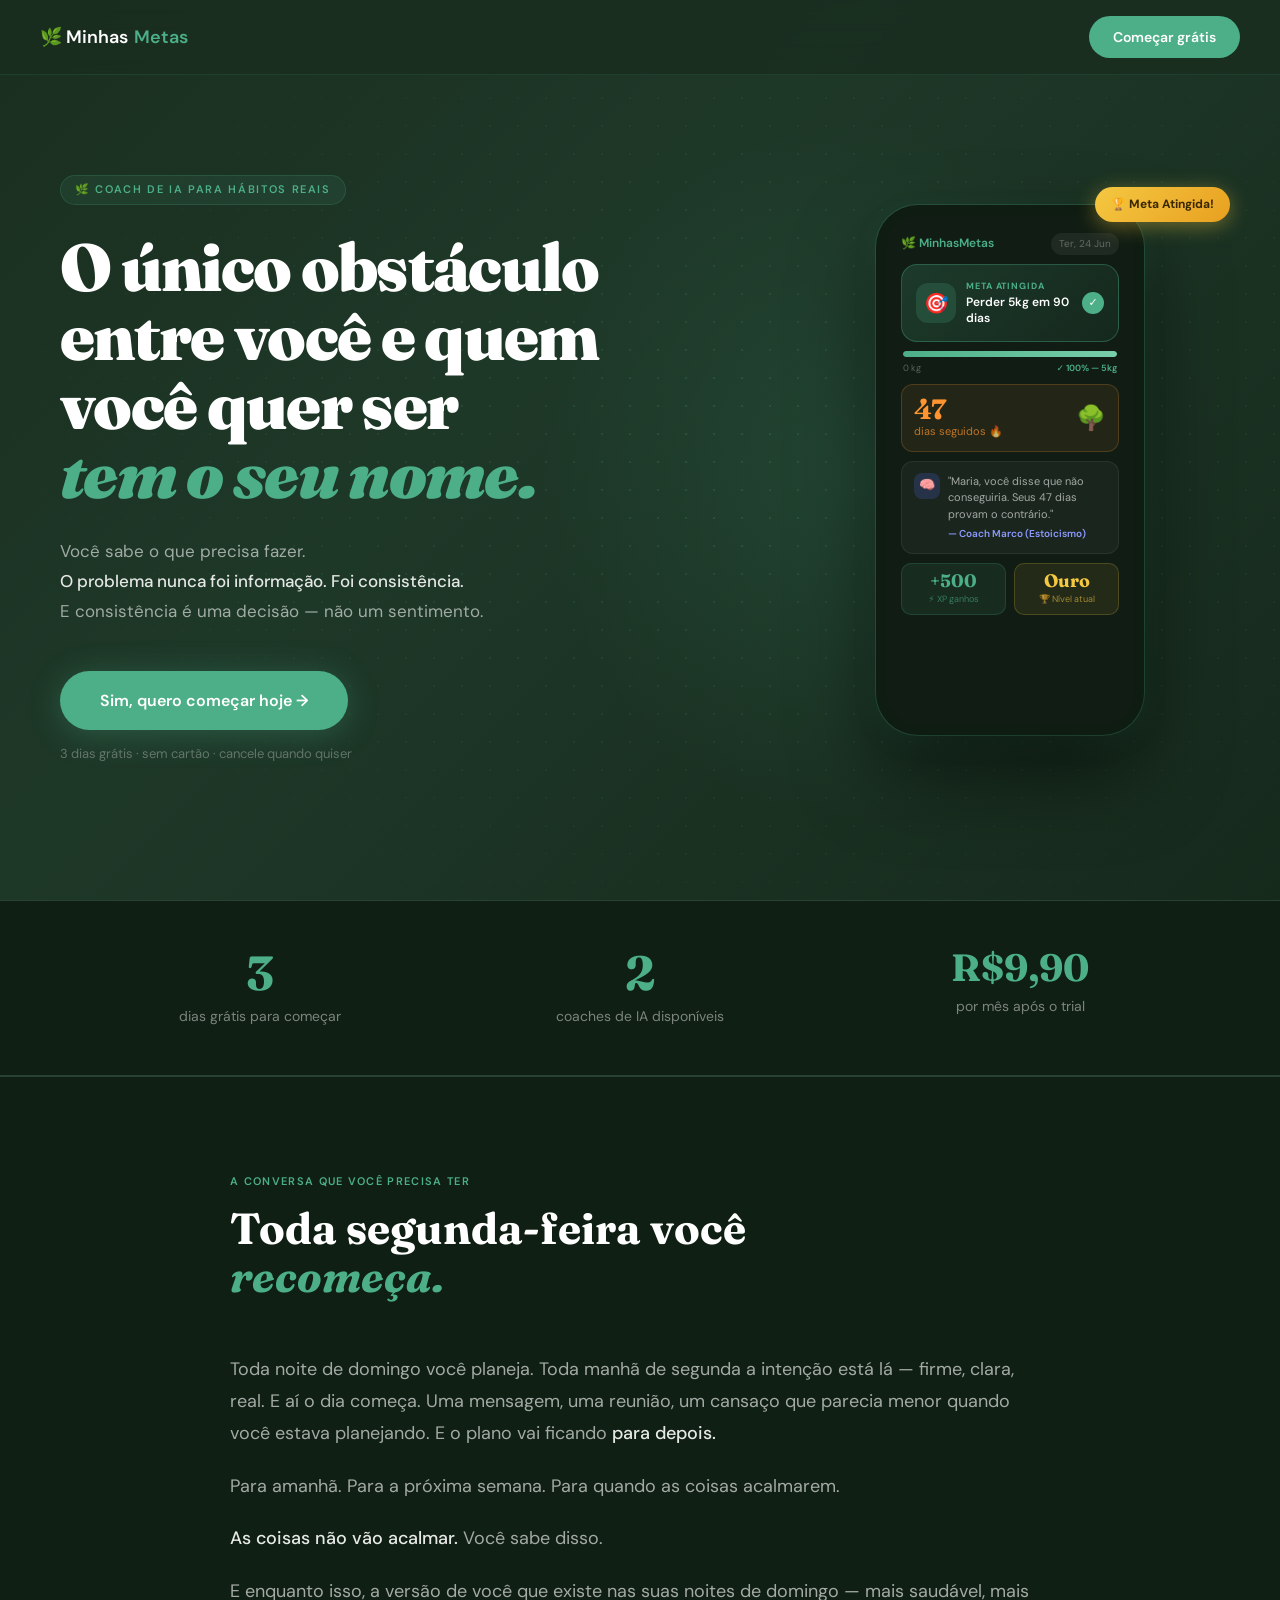
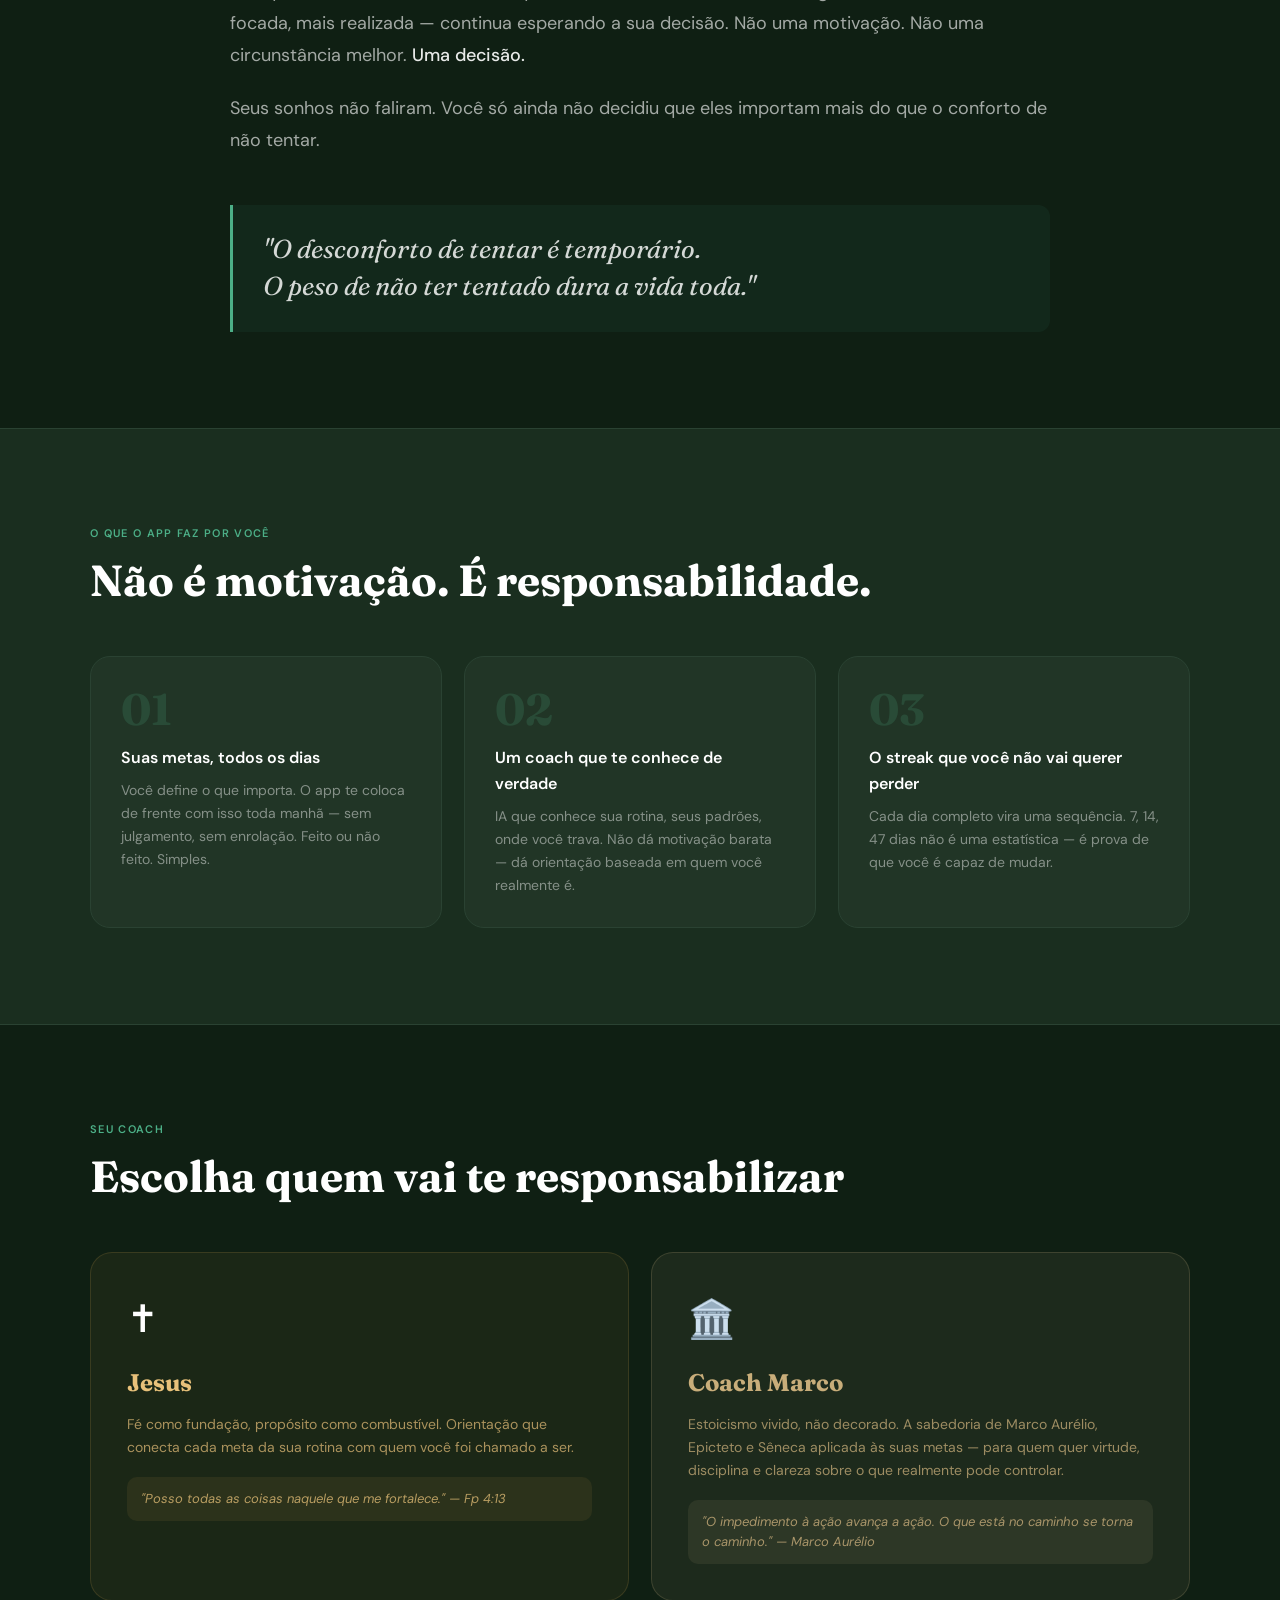
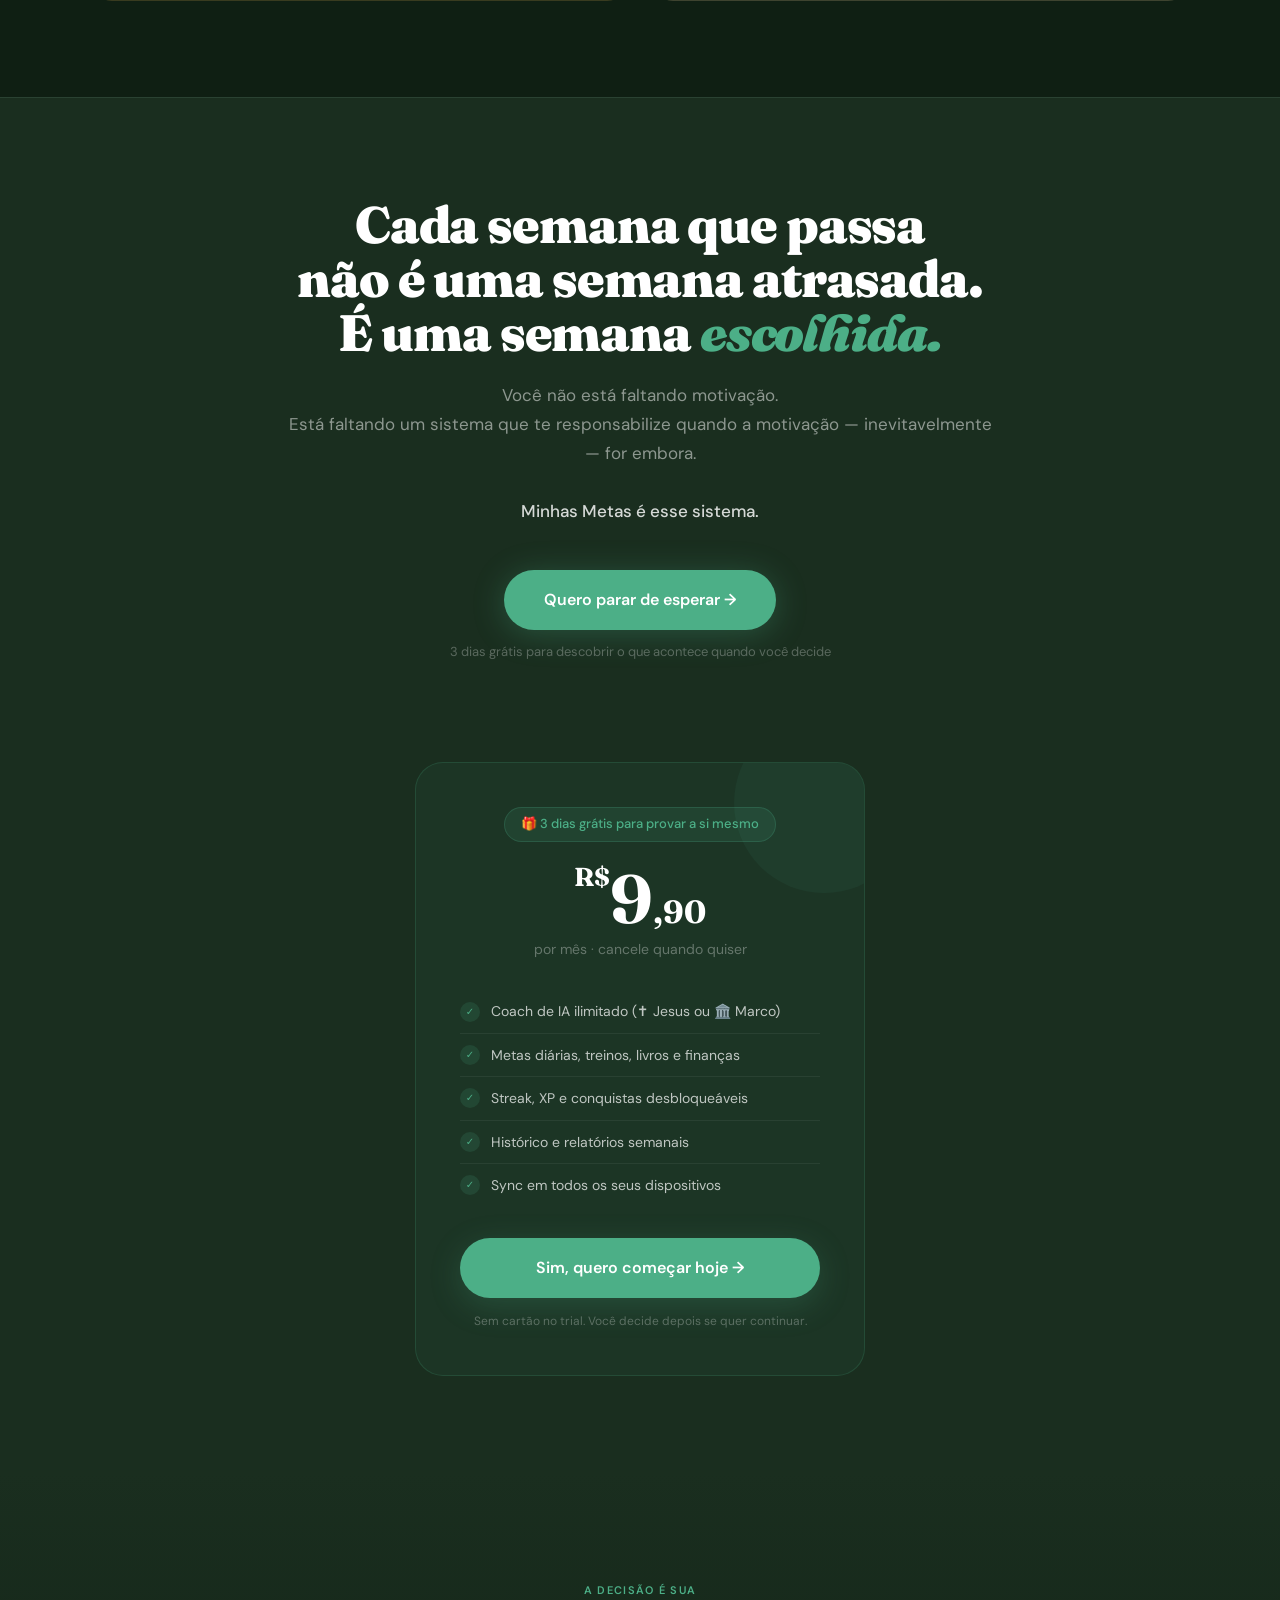
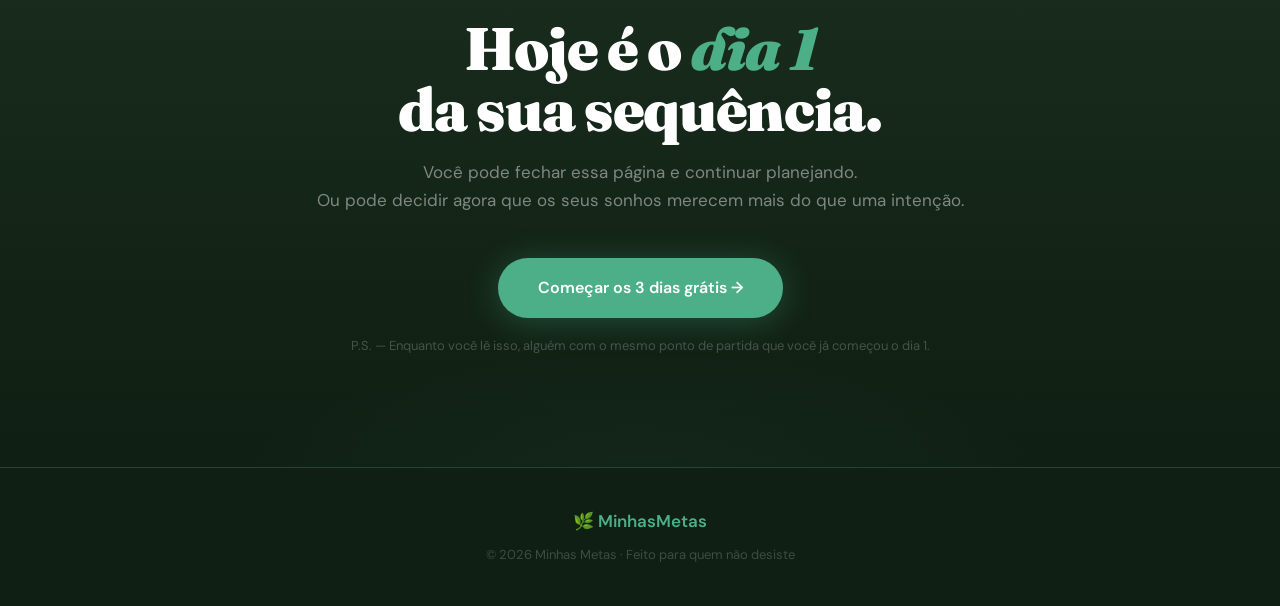
==== landing-v2.html @ 5d217984 "chore: remove código morto (módulos duplicados p/ _legacy, funções órfãs no app.js, index_push_final" ====
<!DOCTYPE html>
<html lang="pt-BR">
<head>
  <meta charset="UTF-8" />
  <meta name="viewport" content="width=device-width, initial-scale=1.0" />
  <title>Minhas Metas — Você sabe o que precisa fazer.</title>
  <meta name="description" content="O único obstáculo entre você e quem você quer ser tem o seu nome. Minhas Metas te coloca de frente com sua própria consistência, todos os dias." />
  <link rel="preconnect" href="https://fonts.googleapis.com" />
  <link href="https://fonts.googleapis.com/css2?family=Fraunces:ital,opsz,wght@0,9..144,300;0,9..144,700;0,9..144,900;1,9..144,400;1,9..144,700&family=DM+Sans:wght@300;400;500;600&display=swap" rel="stylesheet" />
  <style>
    *, *::before, *::after { box-sizing: border-box; margin: 0; padding: 0; }

    :root {
      --forest:   #1A2E1F;
      --forest-d: #0F1F13;
      --green:    #4CAF87;
      --green-d:  #3A9A73;
      --green-l:  #E8F5EE;
      --border:   #2A4232;
      --muted:    #7A9485;
      --gold:     #C4974A;
      --gold-l:   #FBF3E4;
      --indigo:   #5B6BF5;
      --indigo-l: #ECEFFE;
      --white:    #FFFFFF;
    }

    html { scroll-behavior: smooth; }

    body {
      font-family: 'DM Sans', system-ui, sans-serif;
      color: var(--white);
      background: var(--forest);
      line-height: 1.6;
      overflow-x: hidden;
    }

    /* ── NAV ── */
    .nav {
      position: fixed; top: 0; left: 0; right: 0; z-index: 100;
      display: flex; align-items: center; justify-content: space-between;
      padding: 16px 40px;
      background: rgba(26,46,31,0.88);
      backdrop-filter: blur(14px);
      border-bottom: 1px solid rgba(76,175,135,.14);
    }
    .nav-logo {
      font-weight: 600; font-size: 18px; color: var(--white);
      text-decoration: none; display: flex; align-items: center; gap: 6px;
    }
    .nav-logo span { color: var(--green); }
    .nav-cta {
      background: var(--green); color: white; border: none;
      border-radius: 100px; padding: 10px 24px;
      font-family: 'DM Sans', sans-serif; font-size: 14px; font-weight: 600;
      cursor: pointer; text-decoration: none;
      transition: opacity .15s, transform .15s;
    }
    .nav-cta:hover { opacity: .88; transform: translateY(-1px); }

    /* ── HERO ── */
    .hero {
      min-height: 100vh;
      display: flex; align-items: center;
      padding: 120px 40px 80px;
      position: relative; overflow: hidden;
      background: linear-gradient(135deg, #1A2E1F 0%, #1E3828 40%, #162A1C 100%);
    }

    /* Padrão de pontos como fundo — remete à textura do app */
    .hero::before {
      content: '';
      position: absolute; inset: 0;
      background-image: radial-gradient(circle, rgba(76,175,135,.18) 1px, transparent 1px);
      background-size: 28px 28px;
      mask-image: radial-gradient(ellipse 80% 80% at 60% 50%, black 10%, transparent 80%);
    }

    /* Brilho de fundo — glow central */
    .hero-glow {
      position: absolute;
      top: 10%; right: 5%;
      width: 55%; height: 85%;
      background: radial-gradient(ellipse, rgba(76,175,135,.14) 0%, transparent 65%);
      pointer-events: none;
    }

    .hero-inner {
      position: relative; z-index: 1;
      max-width: 1160px; margin: 0 auto; width: 100%;
      display: grid;
      grid-template-columns: 1fr 420px;
      gap: 72px; align-items: center;
    }

    /* LEFT */
    .hero-label {
      display: inline-flex; align-items: center; gap: 8px;
      font-size: 11px; font-weight: 600;
      color: var(--green); letter-spacing: .15em;
      text-transform: uppercase; margin-bottom: 28px;
      background: rgba(76,175,135,.1);
      border: 1px solid rgba(76,175,135,.2);
      padding: 5px 14px; border-radius: 100px;
    }

    .hero-title {
      font-family: 'Fraunces', serif;
      font-size: clamp(36px, 5.2vw, 72px);
      font-weight: 900; line-height: 1.04;
      letter-spacing: -.025em;
      color: var(--white);
      margin-bottom: 28px;
    }
    .hero-title em { font-style: italic; color: var(--green); }

    .hero-body {
      font-size: 17px;
      color: rgba(255,255,255,.58);
      line-height: 1.75; margin-bottom: 44px;
      max-width: 460px;
    }
    .hero-body strong { color: rgba(255,255,255,.88); font-weight: 500; }

    .hero-actions { display: flex; flex-direction: column; gap: 14px; align-items: flex-start; }

    .btn-hero {
      background: var(--green); color: white; border: none;
      border-radius: 100px; padding: 17px 40px;
      font-family: 'DM Sans', sans-serif; font-size: 16px; font-weight: 600;
      cursor: pointer; text-decoration: none; display: inline-block;
      transition: opacity .15s, transform .2s;
      box-shadow: 0 4px 32px rgba(76,175,135,.3);
    }
    .btn-hero:hover { opacity: .92; transform: translateY(-2px); box-shadow: 0 8px 48px rgba(76,175,135,.4); }

    .hero-micro { font-size: 13px; color: rgba(255,255,255,.3); }

    /* ── PHONE MOCKUP ── */
    .hero-phone { display: flex; justify-content: center; position: relative; }

    /* Badge flutuante de conquista */
    .float-badge {
      position: absolute;
      top: -18px; right: -10px;
      background: linear-gradient(135deg, #F5C842, #E8A020);
      color: #3A2800;
      border-radius: 100px;
      padding: 8px 16px;
      font-size: 12px; font-weight: 700;
      display: flex; align-items: center; gap: 6px;
      box-shadow: 0 4px 20px rgba(245,200,66,.4);
      z-index: 10;
      animation: float 3s ease-in-out infinite;
    }
    @keyframes float {
      0%, 100% { transform: translateY(0); }
      50% { transform: translateY(-6px); }
    }

    .phone {
      width: 268px; height: 530px;
      background: #0F1C12;
      border-radius: 42px; padding: 10px;
      box-shadow:
        0 0 0 1px rgba(76,175,135,.2),
        0 40px 80px rgba(0,0,0,.5),
        0 8px 24px rgba(76,175,135,.12);
    }

    .phone-screen {
      width: 100%; height: 100%;
      background: #111D14;
      border-radius: 33px;
      overflow: hidden;
      display: flex; flex-direction: column;
      padding: 18px 15px 16px;
      gap: 9px;
    }

    /* Topo do app */
    .ph-top {
      display: flex; align-items: center; justify-content: space-between;
    }
    .ph-app-name { font-size: 12px; font-weight: 600; color: var(--green); }
    .ph-date { font-size: 10px; color: rgba(255,255,255,.3); background: rgba(255,255,255,.06); padding: 3px 8px; border-radius: 100px; }

    /* Banner de conquista — destaque máximo */
    .ph-achievement {
      background: linear-gradient(135deg, rgba(76,175,135,.2), rgba(76,175,135,.08));
      border: 1px solid rgba(76,175,135,.35);
      border-radius: 16px;
      padding: 14px;
      display: flex; align-items: center; gap: 10px;
    }
    .ph-ach-icon-wrap {
      width: 40px; height: 40px; flex-shrink: 0;
      background: rgba(76,175,135,.2); border-radius: 12px;
      display: flex; align-items: center; justify-content: center;
      font-size: 20px;
    }
    .ph-ach-label {
      font-size: 9px; font-weight: 700; color: var(--green);
      text-transform: uppercase; letter-spacing: .1em; margin-bottom: 2px;
    }
    .ph-ach-goal {
      font-size: 12px; font-weight: 600; color: var(--white);
      line-height: 1.3;
    }
    .ph-ach-check {
      margin-left: auto; flex-shrink: 0;
      width: 22px; height: 22px; border-radius: 50%;
      background: var(--green);
      display: flex; align-items: center; justify-content: center;
      font-size: 11px; color: white; font-weight: 700;
    }

    /* Barra de progresso 100% */
    .ph-prog-wrap { padding: 0 2px; }
    .ph-prog-bar {
      height: 6px; background: rgba(255,255,255,.06); border-radius: 100px; overflow: hidden;
    }
    .ph-prog-fill {
      height: 100%; width: 100%;
      background: linear-gradient(90deg, var(--green), #78CFAA);
      border-radius: 100px;
    }
    .ph-prog-labels {
      display: flex; justify-content: space-between; margin-top: 4px;
    }
    .ph-prog-labels span { font-size: 9px; color: rgba(255,255,255,.3); }
    .ph-prog-labels span:last-child { color: var(--green); font-weight: 600; }

    /* Streak */
    .ph-streak {
      display: flex; align-items: center; gap: 8px;
      background: rgba(255,150,50,.08);
      border: 1px solid rgba(255,150,50,.2);
      border-radius: 12px; padding: 10px 12px;
    }
    .ph-streak-num {
      font-family: 'Fraunces', serif;
      font-size: 28px; font-weight: 700; color: #FF9430; line-height: 1;
    }
    .ph-streak-label { font-size: 11px; color: rgba(255,150,50,.7); }
    .ph-streak-plant { margin-left: auto; font-size: 24px; }

    /* Coach message */
    .ph-coach {
      background: rgba(255,255,255,.04);
      border: 1px solid rgba(255,255,255,.07);
      border-radius: 12px; padding: 11px 12px;
      display: flex; gap: 8px;
    }
    .ph-coach-avatar {
      width: 26px; height: 26px; border-radius: 8px;
      background: rgba(91,107,245,.2); flex-shrink: 0;
      display: flex; align-items: center; justify-content: center;
      font-size: 13px;
    }
    .ph-coach-text { font-size: 11px; color: rgba(255,255,255,.6); line-height: 1.5; }
    .ph-coach-name { font-size: 10px; color: #8B9AFF; font-weight: 600; margin-top: 4px; }

    /* Recompensas */
    .ph-rewards {
      display: flex; gap: 8px;
    }
    .ph-xp, .ph-level {
      flex: 1; border-radius: 10px; padding: 8px 10px;
      text-align: center;
    }
    .ph-xp {
      background: rgba(76,175,135,.1); border: 1px solid rgba(76,175,135,.2);
    }
    .ph-xp-num { font-family: 'Fraunces', serif; font-size: 18px; font-weight: 700; color: var(--green); line-height: 1; }
    .ph-xp-label { font-size: 9px; color: rgba(76,175,135,.6); margin-top: 2px; }
    .ph-level {
      background: rgba(245,200,66,.08); border: 1px solid rgba(245,200,66,.2);
    }
    .ph-level-num { font-family: 'Fraunces', serif; font-size: 18px; font-weight: 700; color: #F5C842; line-height: 1; }
    .ph-level-label { font-size: 9px; color: rgba(245,200,66,.6); margin-top: 2px; }

    /* ── BAND (dark strip) ── */
    .band {
      background: var(--forest-d); padding: 48px 40px;
      border-top: 1px solid var(--border); border-bottom: 1px solid var(--border);
    }
    .band-inner {
      max-width: 1100px; margin: 0 auto;
      display: grid; grid-template-columns: repeat(3,1fr);
      gap: 40px; text-align: center;
    }
    .band-num {
      font-family: 'Fraunces', serif;
      font-size: 48px; font-weight: 700; color: var(--green);
      line-height: 1; margin-bottom: 8px;
    }
    .band-lbl { font-size: 14px; color: rgba(255,255,255,.45); }

    /* ── SECTIONS ── */
    .sec { padding: 96px 40px; }
    .sec-dark { background: var(--forest-d); border-top: 1px solid var(--border); border-bottom: 1px solid var(--border); }
    .wrap { max-width: 1100px; margin: 0 auto; }
    .eyebrow {
      font-size: 11px; font-weight: 600; color: var(--green);
      text-transform: uppercase; letter-spacing: .12em; margin-bottom: 14px;
    }
    .sec-title {
      font-family: 'Fraunces', serif;
      font-size: clamp(28px, 3.4vw, 46px);
      font-weight: 700; line-height: 1.1;
      color: var(--white); margin-bottom: 52px;
    }

    /* ── TRUTH ── */
    .truth-inner { max-width: 820px; margin: 0 auto; }
    .truth-paras p {
      font-size: 18px; color: rgba(255,255,255,.62);
      line-height: 1.8; margin-bottom: 20px;
    }
    .truth-paras p:last-child { margin-bottom: 0; }
    .truth-paras strong { color: rgba(255,255,255,.9); font-weight: 500; }
    .truth-callout {
      margin-top: 48px; padding: 26px 30px;
      background: rgba(76,175,135,.07);
      border-left: 3px solid var(--green);
      border-radius: 0 12px 12px 0;
      font-family: 'Fraunces', serif;
      font-size: clamp(19px, 2.3vw, 26px);
      font-style: italic; color: rgba(255,255,255,.82); line-height: 1.45;
    }

    /* ── CHANGE GRID ── */
    .change-grid { display: grid; grid-template-columns: repeat(3,1fr); gap: 22px; }
    .change-card {
      background: rgba(255,255,255,.03); border: 1px solid var(--border);
      border-radius: 20px; padding: 30px;
      transition: border-color .2s, background .2s;
    }
    .change-card:hover { border-color: rgba(76,175,135,.3); background: rgba(76,175,135,.04); }
    .change-num {
      font-family: 'Fraunces', serif; font-size: 44px; font-weight: 700;
      color: rgba(76,175,135,.18); line-height: 1; margin-bottom: 14px;
    }
    .change-title { font-size: 16px; font-weight: 600; color: var(--white); margin-bottom: 8px; }
    .change-desc { font-size: 14px; color: rgba(255,255,255,.45); line-height: 1.65; }

    /* ── COACHES ── */
    .coaches-grid { display: grid; grid-template-columns: 1fr 1fr; gap: 22px; }
    .coach { border-radius: 22px; padding: 36px; }
    .coach.jesus { background: rgba(196,151,74,.07); border: 1px solid rgba(196,151,74,.18); }
    .coach.estoico { background: rgba(160,145,110,.1); border: 1px solid rgba(160,145,110,.25); }
    .coach-icon { font-size: 38px; margin-bottom: 14px; display: block; }
    .coach-name { font-family: 'Fraunces', serif; font-size: 24px; font-weight: 700; margin-bottom: 10px; }
    .coach.jesus .coach-name { color: #E8C17A; }
    .coach.estoico .coach-name { color: #C8AD7A; }
    .coach-desc { font-size: 14px; line-height: 1.65; margin-bottom: 18px; }
    .coach.jesus .coach-desc { color: rgba(232,193,122,.7); }
    .coach.estoico .coach-desc { color: rgba(200,173,122,.75); }
    .coach-quote { font-style: italic; font-size: 13px; padding: 12px 14px; border-radius: 10px; line-height: 1.55; }
    .coach.jesus .coach-quote { background: rgba(196,151,74,.1); color: rgba(232,193,122,.75); }
    .coach.estoico .coach-quote { background: rgba(160,145,110,.12); color: rgba(200,173,122,.8); }

    /* ── MIRROR ── */
    .mirror { padding: 100px 40px; text-align: center; }
    .mirror-inner { max-width: 720px; margin: 0 auto; }
    .mirror-title {
      font-family: 'Fraunces', serif;
      font-size: clamp(30px, 4vw, 54px);
      font-weight: 900; line-height: 1.05;
      color: var(--white); margin-bottom: 22px;
      letter-spacing: -.022em;
    }
    .mirror-title em { font-style: italic; color: var(--green); }
    .mirror-sub { font-size: 17px; color: rgba(255,255,255,.5); line-height: 1.7; margin-bottom: 44px; }
    .mirror-sub strong { color: rgba(255,255,255,.82); font-weight: 500; }

    /* ── PRICING ── */
    .pricing { padding: 0 40px 96px; }
    .pricing-wrap { max-width: 450px; margin: 0 auto; }
    .price-card {
      background: rgba(76,175,135,.06);
      border: 1px solid rgba(76,175,135,.18);
      border-radius: 28px; padding: 44px;
      text-align: center; position: relative; overflow: hidden;
    }
    .price-card::before {
      content: '';
      position: absolute; top: -50px; right: -50px;
      width: 180px; height: 180px;
      background: rgba(76,175,135,.07); border-radius: 50%;
    }
    .price-badge {
      display: inline-block;
      background: rgba(76,175,135,.12); border: 1px solid rgba(76,175,135,.22);
      color: var(--green); border-radius: 100px;
      padding: 6px 16px; font-size: 13px; font-weight: 500; margin-bottom: 22px;
    }
    .price-num {
      font-family: 'Fraunces', serif;
      font-size: 68px; font-weight: 700; color: white;
      line-height: 1; margin-bottom: 6px;
    }
    .price-num sup { font-size: 26px; vertical-align: top; margin-top: 12px; }
    .price-num small { font-size: 32px; }
    .price-period { font-size: 14px; color: rgba(255,255,255,.32); margin-bottom: 30px; }
    .price-list { list-style: none; margin-bottom: 32px; text-align: left; }
    .price-list li {
      display: flex; align-items: center; gap: 11px;
      padding: 10px 0; border-bottom: 1px solid rgba(255,255,255,.06);
      font-size: 14px; color: rgba(255,255,255,.72);
    }
    .price-list li:last-child { border-bottom: none; }
    .price-list li::before {
      content: '✓';
      min-width: 20px; height: 20px; border-radius: 50%;
      background: rgba(76,175,135,.15); color: var(--green);
      font-size: 10px; font-weight: 700;
      display: flex; align-items: center; justify-content: center;
    }
    .btn-price {
      display: block; width: 100%;
      background: var(--green); color: white; border: none;
      border-radius: 100px; padding: 17px 32px;
      font-family: 'DM Sans', sans-serif; font-size: 16px; font-weight: 600;
      cursor: pointer; text-decoration: none;
      transition: opacity .15s, transform .15s;
      box-shadow: 0 8px 32px rgba(76,175,135,.22);
    }
    .btn-price:hover { opacity: .9; transform: translateY(-2px); }
    .price-note { font-size: 12px; color: rgba(255,255,255,.28); margin-top: 14px; }

    /* ── FINAL ── */
    .final {
      padding: 110px 40px;
      text-align: center;
      background: linear-gradient(to bottom, var(--forest), var(--forest-d));
      position: relative; overflow: hidden;
    }
    .final::before {
      content: '';
      position: absolute; bottom: -40%; left: 50%; transform: translateX(-50%);
      width: 70%; height: 60%;
      background: radial-gradient(ellipse, rgba(76,175,135,.07) 0%, transparent 70%);
    }
    .final-inner { position: relative; z-index: 1; max-width: 680px; margin: 0 auto; }
    .final-eyebrow {
      font-size: 11px; font-weight: 600; color: var(--green);
      text-transform: uppercase; letter-spacing: .12em; margin-bottom: 18px;
    }
    .final-title {
      font-family: 'Fraunces', serif;
      font-size: clamp(32px, 5vw, 60px);
      font-weight: 900; line-height: 1.02;
      color: var(--white); margin-bottom: 18px;
      letter-spacing: -.022em;
    }
    .final-title em { font-style: italic; color: var(--green); }
    .final-sub { font-size: 17px; color: rgba(255,255,255,.45); margin-bottom: 44px; line-height: 1.65; }
    .final-ps { margin-top: 18px; font-size: 13px; color: rgba(255,255,255,.22); }

    /* ── FOOTER ── */
    footer {
      background: var(--forest-d); padding: 40px;
      text-align: center; border-top: 1px solid var(--border);
    }
    .footer-logo { font-weight: 600; font-size: 17px; color: var(--green); margin-bottom: 10px; }
    .footer-text { font-size: 13px; color: rgba(255,255,255,.2); }

    /* ── RESPONSIVE ── */
    @media (max-width: 960px) {
      .hero-inner { grid-template-columns: 1fr; gap: 52px; }
      .hero-actions { align-items: center; }
      .hero-title { text-align: center; }
      .hero-body { margin-left: auto; margin-right: auto; text-align: center; }
      .hero-label { display: flex; justify-content: center; }
      .hero-phone { order: -1; }
    }
    @media (max-width: 700px) {
      .nav { padding: 14px 20px; }
      .hero { padding: 110px 20px 72px; }
      .band { padding: 40px 20px; }
      .band-inner { grid-template-columns: 1fr; gap: 28px; }
      .sec { padding: 64px 20px; }
      .mirror { padding: 72px 20px; }
      .pricing { padding: 0 20px 72px; }
      .final { padding: 72px 20px; }
      footer { padding: 32px 20px; }
      .change-grid { grid-template-columns: 1fr; }
      .coaches-grid { grid-template-columns: 1fr; }
      .phone { width: 230px; height: 460px; }
    }
    @media (prefers-reduced-motion: reduce) {
      *, *::before, *::after { transition: none !important; animation: none !important; }
    }
  </style>
</head>
<body>

<!-- NAV -->
<header class="nav">
  <a href="#" class="nav-logo">🌿 Minhas<span>Metas</span></a>
  <a href="https://metas.campostecnologia.cloud" class="nav-cta">Começar grátis</a>
</header>

<!-- HERO -->
<section class="hero">
  <div class="hero-glow"></div>
  <div class="hero-inner">

    <!-- ESQUERDA: COPY -->
    <div>
      <div class="hero-label">🌿 Coach de IA para hábitos reais</div>
      <h1 class="hero-title">
        O único obstáculo<br>
        entre você e quem<br>
        você quer ser<br>
        <em>tem o seu nome.</em>
      </h1>
      <p class="hero-body">
        Você sabe o que precisa fazer.<br>
        <strong>O problema nunca foi informação. Foi consistência.</strong><br>
        E consistência é uma decisão — não um sentimento.
      </p>
      <div class="hero-actions">
        <a href="https://metas.campostecnologia.cloud" class="btn-hero">Sim, quero começar hoje →</a>
        <span class="hero-micro">3 dias grátis · sem cartão · cancele quando quiser</span>
      </div>
    </div>

    <!-- DIREITA: CELULAR COM CONQUISTA -->
    <div class="hero-phone">
      <div class="float-badge">🏆 Meta Atingida!</div>
      <div class="phone">
        <div class="phone-screen">

          <!-- Topo -->
          <div class="ph-top">
            <span class="ph-app-name">🌿 MinhasMetas</span>
            <span class="ph-date">Ter, 24 Jun</span>
          </div>

          <!-- Banner de conquista -->
          <div class="ph-achievement">
            <div class="ph-ach-icon-wrap">🎯</div>
            <div>
              <div class="ph-ach-label">Meta atingida</div>
              <div class="ph-ach-goal">Perder 5kg em 90 dias</div>
            </div>
            <div class="ph-ach-check">✓</div>
          </div>

          <!-- Barra 100% -->
          <div class="ph-prog-wrap">
            <div class="ph-prog-bar"><div class="ph-prog-fill"></div></div>
            <div class="ph-prog-labels"><span>0 kg</span><span>✓ 100% — 5kg</span></div>
          </div>

          <!-- Streak -->
          <div class="ph-streak">
            <div>
              <div class="ph-streak-num">47</div>
              <div class="ph-streak-label">dias seguidos 🔥</div>
            </div>
            <div class="ph-streak-plant">🌳</div>
          </div>

          <!-- Coach -->
          <div class="ph-coach">
            <div class="ph-coach-avatar">🧠</div>
            <div>
              <div class="ph-coach-text">"Maria, você disse que não conseguiria. Seus 47 dias provam o contrário."</div>
              <div class="ph-coach-name">— Coach Marco (Estoicismo)</div>
            </div>
          </div>

          <!-- Recompensas -->
          <div class="ph-rewards">
            <div class="ph-xp">
              <div class="ph-xp-num">+500</div>
              <div class="ph-xp-label">⚡ XP ganhos</div>
            </div>
            <div class="ph-level">
              <div class="ph-level-num">Ouro</div>
              <div class="ph-level-label">🏆 Nível atual</div>
            </div>
          </div>

        </div>
      </div>
    </div>

  </div>
</section>

<!-- BAND -->
<div class="band">
  <div class="band-inner">
    <div>
      <div class="band-num">3</div>
      <div class="band-lbl">dias grátis para começar</div>
    </div>
    <div>
      <div class="band-num">2</div>
      <div class="band-lbl">coaches de IA disponíveis</div>
    </div>
    <div>
      <div class="band-num" style="font-size:38px">R$9,90</div>
      <div class="band-lbl">por mês após o trial</div>
    </div>
  </div>
</div>

<!-- VERDADE -->
<section class="sec sec-dark">
  <div class="truth-inner">
    <div class="eyebrow">A conversa que você precisa ter</div>
    <h2 class="sec-title" style="max-width:600px">Toda segunda-feira você <em style="font-style:italic;color:var(--green)">recomeça.</em></h2>
    <div class="truth-paras">
      <p>Toda noite de domingo você planeja. Toda manhã de segunda a intenção está lá — firme, clara, real. E aí o dia começa. Uma mensagem, uma reunião, um cansaço que parecia menor quando você estava planejando. E o plano vai ficando <strong>para depois.</strong></p>
      <p>Para amanhã. Para a próxima semana. Para quando as coisas acalmarem.</p>
      <p><strong>As coisas não vão acalmar.</strong> Você sabe disso.</p>
      <p>E enquanto isso, a versão de você que existe nas suas noites de domingo — mais saudável, mais focada, mais realizada — continua esperando a sua decisão. Não uma motivação. Não uma circunstância melhor. <strong>Uma decisão.</strong></p>
      <p>Seus sonhos não faliram. Você só ainda não decidiu que eles importam mais do que o conforto de não tentar.</p>
    </div>
    <div class="truth-callout">
      "O desconforto de tentar é temporário.<br>
      O peso de não ter tentado dura a vida toda."
    </div>
  </div>
</section>

<!-- O QUE MUDA -->
<section class="sec">
  <div class="wrap">
    <div class="eyebrow">O que o app faz por você</div>
    <h2 class="sec-title">Não é motivação. É responsabilidade.</h2>
    <div class="change-grid">
      <div class="change-card">
        <div class="change-num">01</div>
        <div class="change-title">Suas metas, todos os dias</div>
        <p class="change-desc">Você define o que importa. O app te coloca de frente com isso toda manhã — sem julgamento, sem enrolação. Feito ou não feito. Simples.</p>
      </div>
      <div class="change-card">
        <div class="change-num">02</div>
        <div class="change-title">Um coach que te conhece de verdade</div>
        <p class="change-desc">IA que conhece sua rotina, seus padrões, onde você trava. Não dá motivação barata — dá orientação baseada em quem você realmente é.</p>
      </div>
      <div class="change-card">
        <div class="change-num">03</div>
        <div class="change-title">O streak que você não vai querer perder</div>
        <p class="change-desc">Cada dia completo vira uma sequência. 7, 14, 47 dias não é uma estatística — é prova de que você é capaz de mudar.</p>
      </div>
    </div>
  </div>
</section>

<!-- COACHES -->
<section class="sec sec-dark">
  <div class="wrap">
    <div class="eyebrow">Seu coach</div>
    <h2 class="sec-title">Escolha quem vai te responsabilizar</h2>
    <div class="coaches-grid">
      <div class="coach jesus">
        <span class="coach-icon">✝️</span>
        <h3 class="coach-name">Jesus</h3>
        <p class="coach-desc">Fé como fundação, propósito como combustível. Orientação que conecta cada meta da sua rotina com quem você foi chamado a ser.</p>
        <div class="coach-quote">"Posso todas as coisas naquele que me fortalece." — Fp 4:13</div>
      </div>
      <div class="coach estoico">
        <span class="coach-icon">🏛️</span>
        <h3 class="coach-name">Coach Marco</h3>
        <p class="coach-desc">Estoicismo vivido, não decorado. A sabedoria de Marco Aurélio, Epicteto e Sêneca aplicada às suas metas — para quem quer virtude, disciplina e clareza sobre o que realmente pode controlar.</p>
        <div class="coach-quote">"O impedimento à ação avança a ação. O que está no caminho se torna o caminho." — Marco Aurélio</div>
      </div>
    </div>
  </div>
</section>

<!-- ESPELHO -->
<section class="mirror">
  <div class="mirror-inner">
    <h2 class="mirror-title">
      Cada semana que passa<br>
      não é uma semana atrasada.<br>
      É uma semana <em>escolhida.</em>
    </h2>
    <p class="mirror-sub">
      Você não está faltando motivação.<br>
      Está faltando um sistema que te responsabilize quando a motivação — inevitavelmente — for embora.<br><br>
      <strong>Minhas Metas é esse sistema.</strong>
    </p>
    <a href="https://metas.campostecnologia.cloud" class="btn-hero">Quero parar de esperar →</a>
    <div style="margin-top:12px;font-size:13px;color:rgba(255,255,255,.28)">3 dias grátis para descobrir o que acontece quando você decide</div>
  </div>
</section>

<!-- PRICING -->
<section class="pricing">
  <div class="pricing-wrap">
    <div class="price-card">
      <div class="price-badge">🎁 3 dias grátis para provar a si mesmo</div>
      <div class="price-num"><sup>R$</sup>9<small>,90</small></div>
      <div class="price-period">por mês · cancele quando quiser</div>
      <ul class="price-list">
        <li>Coach de IA ilimitado (✝️ Jesus ou 🏛️ Marco)</li>
        <li>Metas diárias, treinos, livros e finanças</li>
        <li>Streak, XP e conquistas desbloqueáveis</li>
        <li>Histórico e relatórios semanais</li>
        <li>Sync em todos os seus dispositivos</li>
      </ul>
      <a href="https://metas.campostecnologia.cloud" class="btn-price">Sim, quero começar hoje →</a>
      <p class="price-note">Sem cartão no trial. Você decide depois se quer continuar.</p>
    </div>
  </div>
</section>

<!-- FINAL CTA -->
<section class="final">
  <div class="final-inner">
    <div class="final-eyebrow">A decisão é sua</div>
    <h2 class="final-title">
      Hoje é o <em>dia 1</em><br>
      da sua sequência.
    </h2>
    <p class="final-sub">
      Você pode fechar essa página e continuar planejando.<br>
      Ou pode decidir agora que os seus sonhos merecem mais do que uma intenção.
    </p>
    <a href="https://metas.campostecnologia.cloud" class="btn-hero">Começar os 3 dias grátis →</a>
    <p class="final-ps">P.S. — Enquanto você lê isso, alguém com o mesmo ponto de partida que você já começou o dia 1.</p>
  </div>
</section>

<!-- FOOTER -->
<footer>
  <div class="footer-logo">🌿 MinhasMetas</div>
  <p class="footer-text">© 2026 Minhas Metas · Feito para quem não desiste</p>
</footer>

</body>
</html>
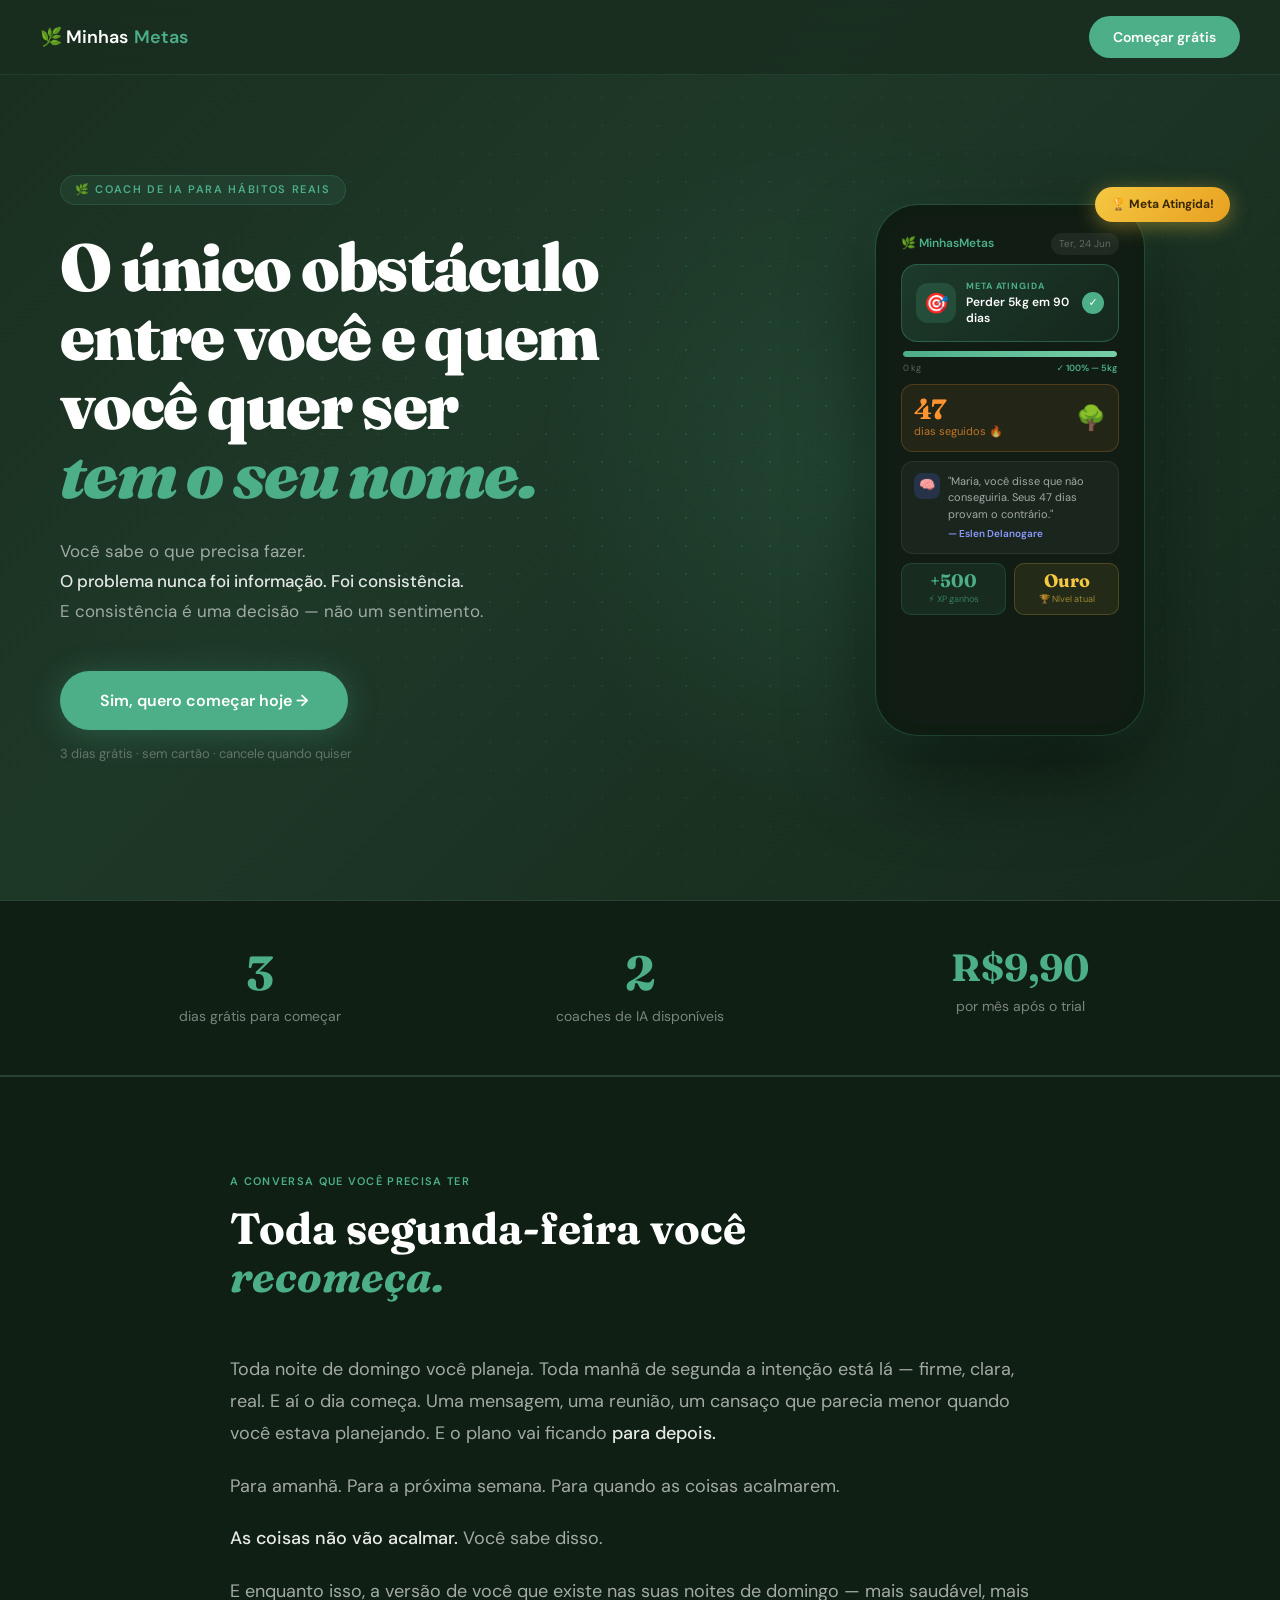
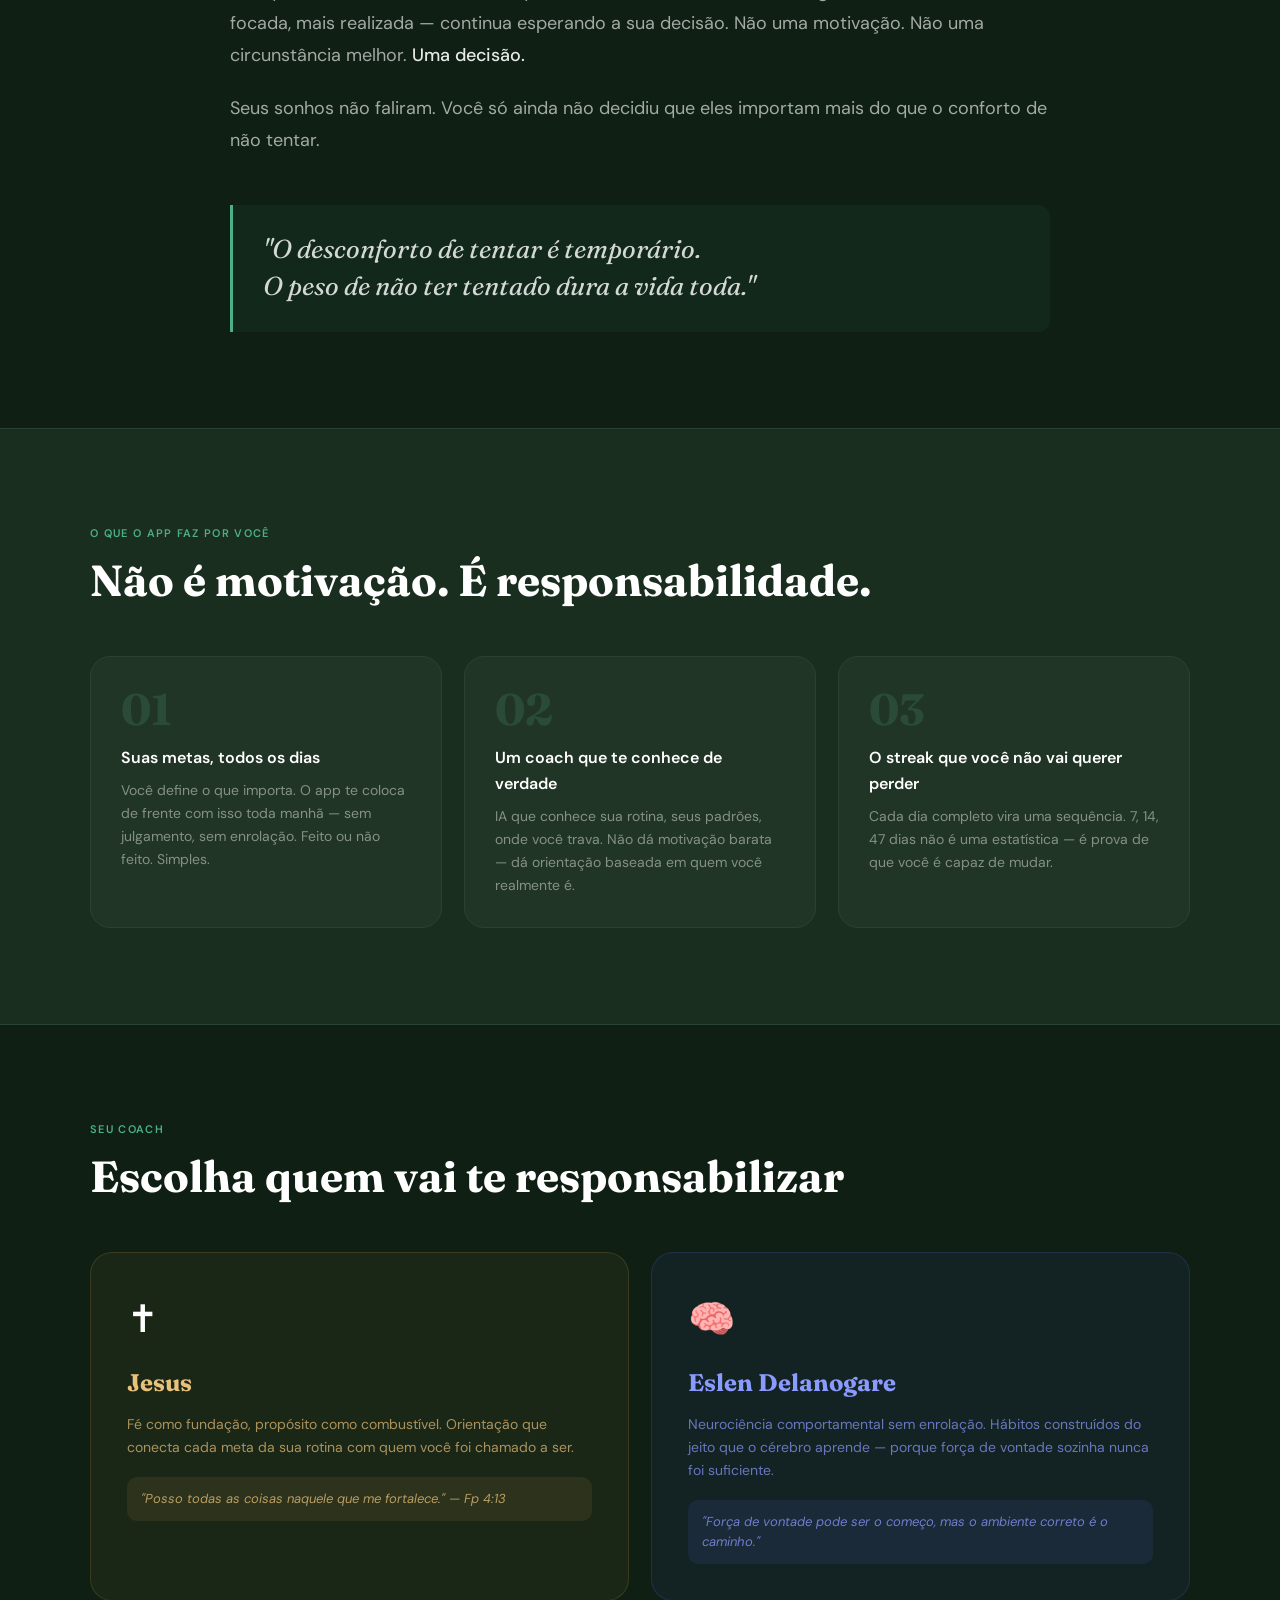
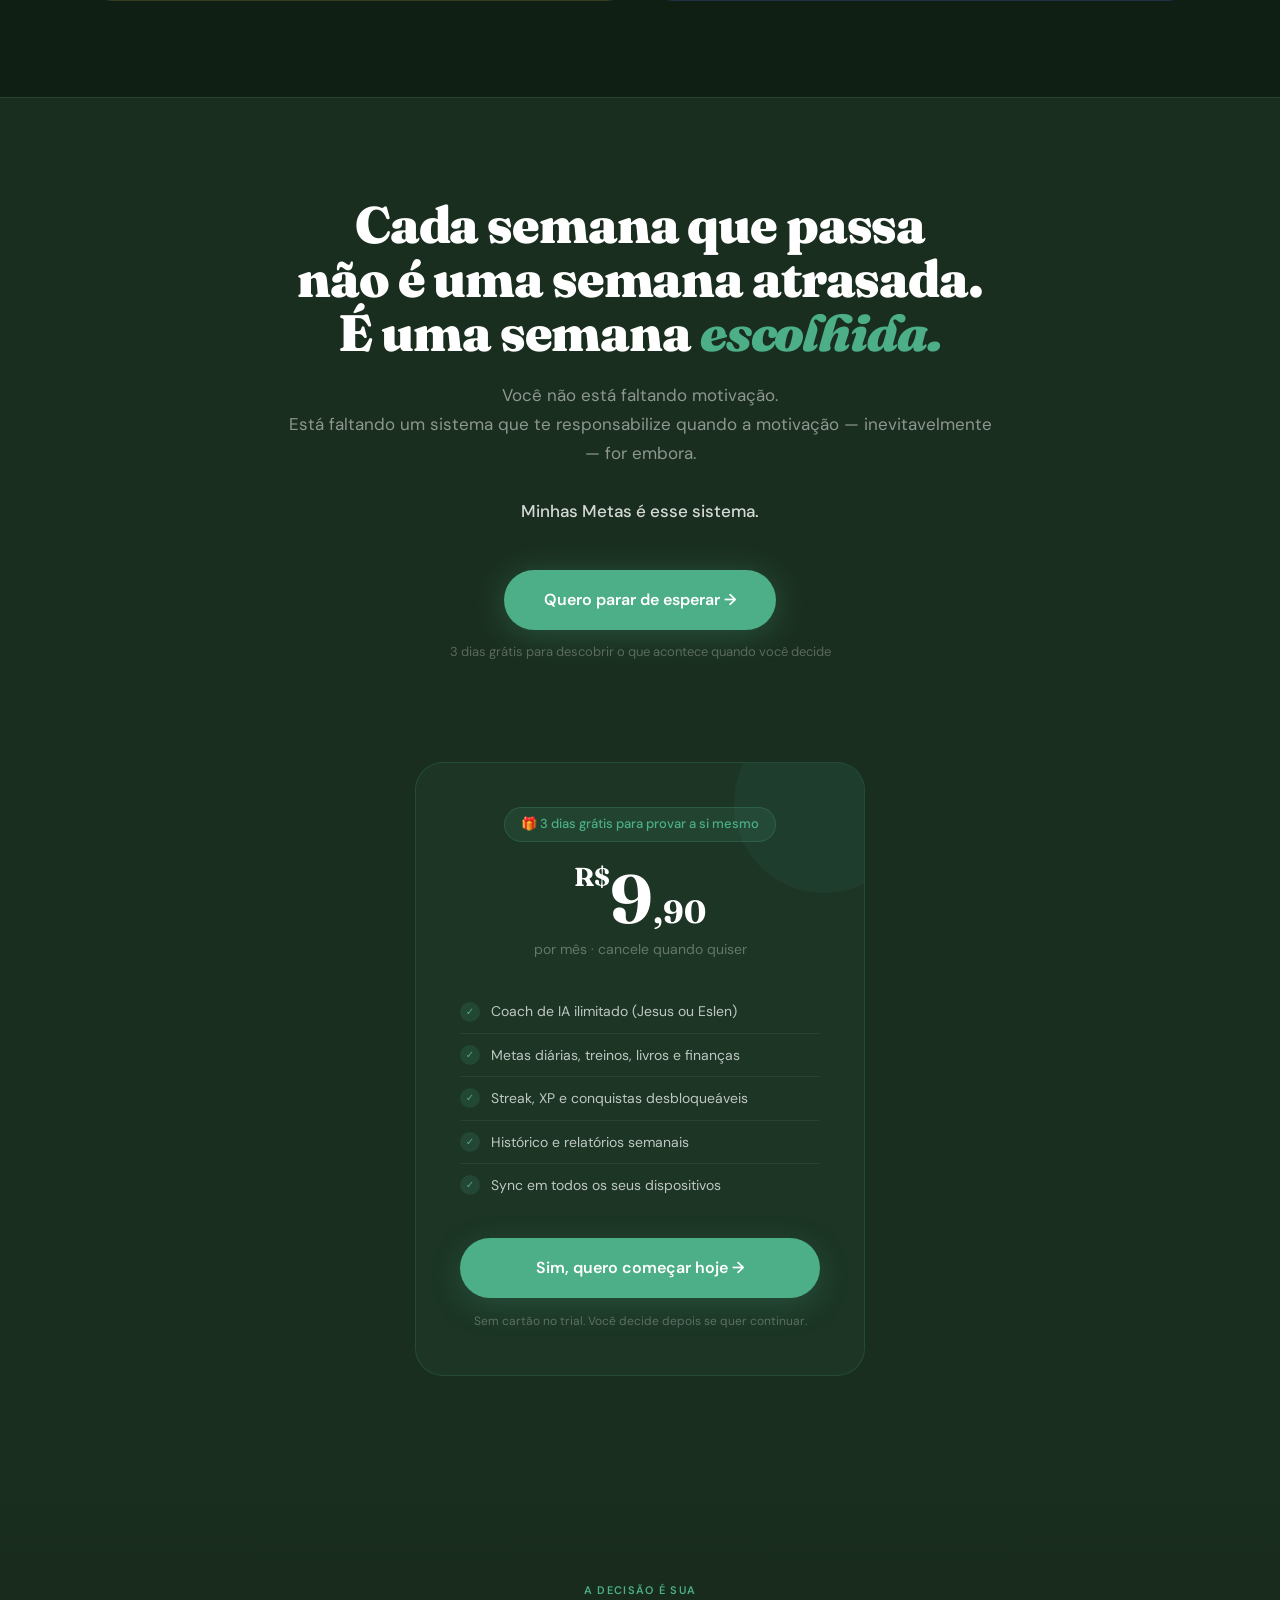
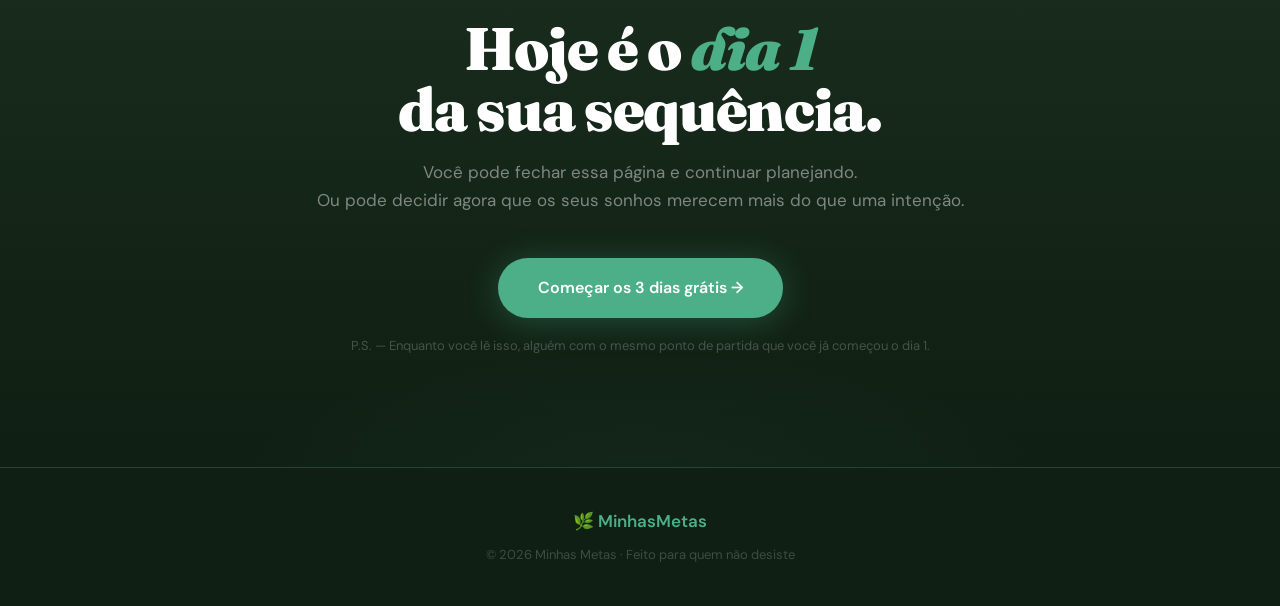
==== commit 0a435883: "fix: adicionar landing pages (estavam no repo errado, site-campos-tecnologia)" ====
--- a/landing-v2.html
+++ b/landing-v2.html
@@ -349,17 +349,17 @@
     .coaches-grid { display: grid; grid-template-columns: 1fr 1fr; gap: 22px; }
     .coach { border-radius: 22px; padding: 36px; }
     .coach.jesus { background: rgba(196,151,74,.07); border: 1px solid rgba(196,151,74,.18); }
-    .coach.estoico { background: rgba(160,145,110,.1); border: 1px solid rgba(160,145,110,.25); }
+    .coach.eslen { background: rgba(91,107,245,.07); border: 1px solid rgba(91,107,245,.18); }
     .coach-icon { font-size: 38px; margin-bottom: 14px; display: block; }
     .coach-name { font-family: 'Fraunces', serif; font-size: 24px; font-weight: 700; margin-bottom: 10px; }
     .coach.jesus .coach-name { color: #E8C17A; }
-    .coach.estoico .coach-name { color: #C8AD7A; }
+    .coach.eslen .coach-name { color: #8B9AFF; }
     .coach-desc { font-size: 14px; line-height: 1.65; margin-bottom: 18px; }
     .coach.jesus .coach-desc { color: rgba(232,193,122,.7); }
-    .coach.estoico .coach-desc { color: rgba(200,173,122,.75); }
+    .coach.eslen .coach-desc { color: rgba(139,154,255,.7); }
     .coach-quote { font-style: italic; font-size: 13px; padding: 12px 14px; border-radius: 10px; line-height: 1.55; }
     .coach.jesus .coach-quote { background: rgba(196,151,74,.1); color: rgba(232,193,122,.75); }
-    .coach.estoico .coach-quote { background: rgba(160,145,110,.12); color: rgba(200,173,122,.8); }
+    .coach.eslen .coach-quote { background: rgba(91,107,245,.1); color: rgba(139,154,255,.75); }
 
     /* ── MIRROR ── */
     .mirror { padding: 100px 40px; text-align: center; }
@@ -570,7 +570,7 @@
             <div class="ph-coach-avatar">🧠</div>
             <div>
               <div class="ph-coach-text">"Maria, você disse que não conseguiria. Seus 47 dias provam o contrário."</div>
-              <div class="ph-coach-name">— Coach Marco (Estoicismo)</div>
+              <div class="ph-coach-name">— Eslen Delanogare</div>
             </div>
           </div>
 
@@ -667,11 +667,11 @@
         <p class="coach-desc">Fé como fundação, propósito como combustível. Orientação que conecta cada meta da sua rotina com quem você foi chamado a ser.</p>
         <div class="coach-quote">"Posso todas as coisas naquele que me fortalece." — Fp 4:13</div>
       </div>
-      <div class="coach estoico">
-        <span class="coach-icon">🏛️</span>
-        <h3 class="coach-name">Coach Marco</h3>
-        <p class="coach-desc">Estoicismo vivido, não decorado. A sabedoria de Marco Aurélio, Epicteto e Sêneca aplicada às suas metas — para quem quer virtude, disciplina e clareza sobre o que realmente pode controlar.</p>
-        <div class="coach-quote">"O impedimento à ação avança a ação. O que está no caminho se torna o caminho." — Marco Aurélio</div>
+      <div class="coach eslen">
+        <span class="coach-icon">🧠</span>
+        <h3 class="coach-name">Eslen Delanogare</h3>
+        <p class="coach-desc">Neurociência comportamental sem enrolação. Hábitos construídos do jeito que o cérebro aprende — porque força de vontade sozinha nunca foi suficiente.</p>
+        <div class="coach-quote">"Força de vontade pode ser o começo, mas o ambiente correto é o caminho."</div>
       </div>
     </div>
   </div>
@@ -703,7 +703,7 @@
       <div class="price-num"><sup>R$</sup>9<small>,90</small></div>
       <div class="price-period">por mês · cancele quando quiser</div>
       <ul class="price-list">
-        <li>Coach de IA ilimitado (✝️ Jesus ou 🏛️ Marco)</li>
+        <li>Coach de IA ilimitado (Jesus ou Eslen)</li>
         <li>Metas diárias, treinos, livros e finanças</li>
         <li>Streak, XP e conquistas desbloqueáveis</li>
         <li>Histórico e relatórios semanais</li>
